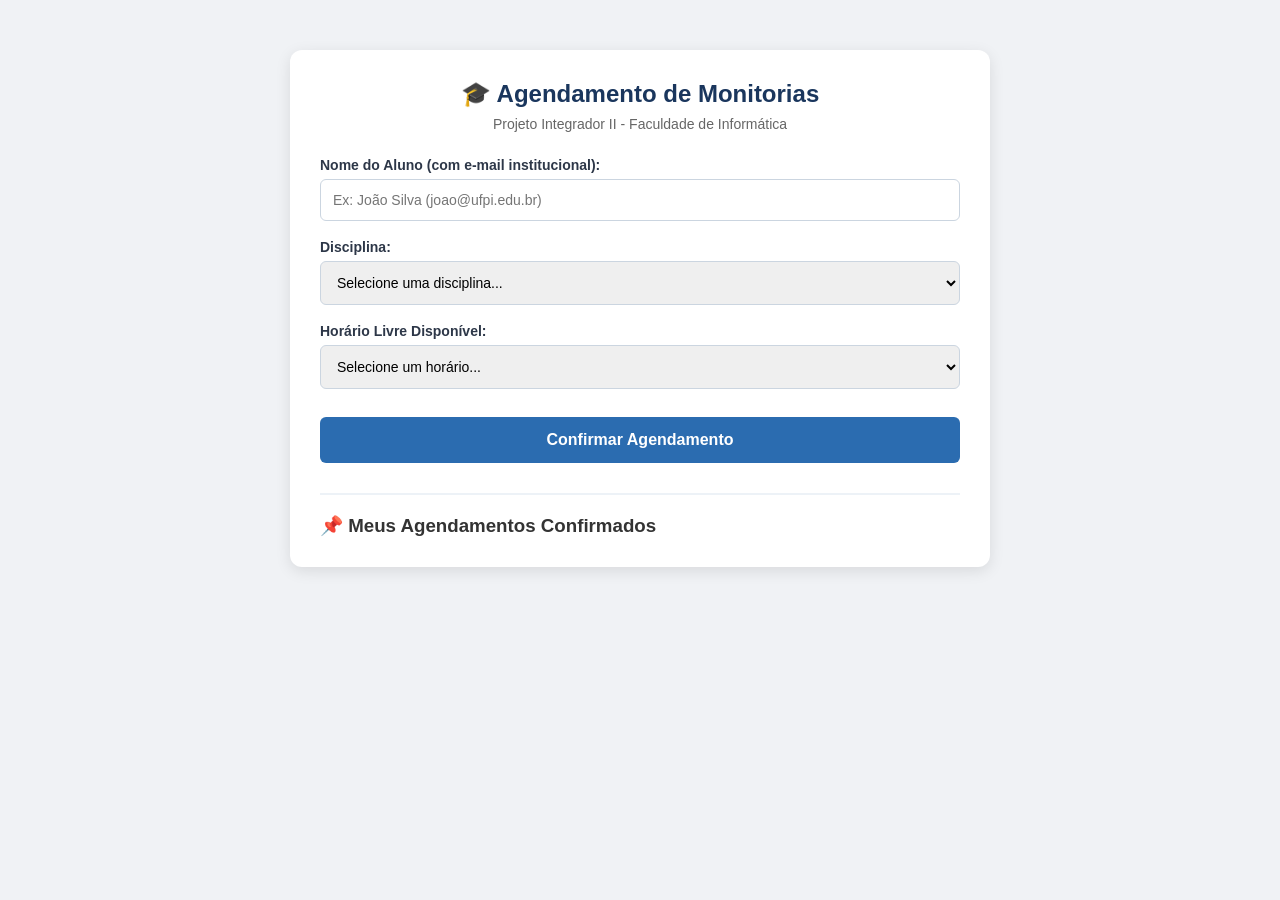
==== src/index.html @ 0d05b5a8 "Adição do código HTML do Projeto Adicionei o código HTML, entretanto irá ter revisões e mudanças.  " ====
<!DOCTYPE html>
<html lang="pt-BR">
<head>
    <meta charset="UTF-8">
    <meta name="viewport" content="width=device-width, initial-scale=1.0">
    <title>Sistema de Monitorias Acadêmicas</title>
    <style>
        * { box-sizing: border-box; margin: 0; padding: 0; font-family: 'Segoe UI', Tahoma, Geneva, Verdana, sans-serif; }
        body { background-color: #f0f2f5; padding: 20px; color: #333; }
        .container { max-width: 700px; margin: 30px auto; background: #fff; padding: 30px; border-radius: 12px; box-shadow: 0 4px 15px rgba(0,0,0,0.1); }
        h1 { color: #1a365d; text-align: center; margin-bottom: 8px; font-size: 24px; }
        p.subtitle { text-align: center; color: #666; margin-bottom: 25px; font-size: 14px; }
        .form-group { margin-bottom: 18px; }
        label { display: block; margin-bottom: 6px; font-weight: 600; font-size: 14px; color: #2d3748; }
        input, select { width: 100%; padding: 12px; border: 1px solid #cbd5e0; border-radius: 6px; font-size: 14px; }
        button { width: 100%; padding: 14px; background-color: #2b6cb0; color: white; border: none; border-radius: 6px; font-weight: bold; font-size: 16px; cursor: pointer; margin-top: 10px; }
        button:hover { background-color: #2c5282; }
        .alert { margin-top: 20px; padding: 15px; border-radius: 6px; display: none; font-weight: 600; text-align: center; }
        .alert-success { background-color: #c6f6d5; color: #22543d; border: 1px solid #9ae6b4; }
        .appointments { margin-top: 30px; border-top: 2px solid #edf2f7; padding-top: 20px; }
        .appointment-card { background: #f7fafc; padding: 12px; border-left: 4px solid #2b6cb0; margin-top: 10px; border-radius: 4px; font-size: 14px; }
    </style>
</head>
<body>
    <div class="container">
        <h1>🎓 Agendamento de Monitorias</h1>
        <p class="subtitle">Projeto Integrador II - Faculdade de Informática</p>
        
        <form id="bookingForm">
            <div class="form-group">
                <label for="studentName">Nome do Aluno (com e-mail institucional):</label>
                <input type="text" id="studentName" placeholder="Ex: João Silva (joao@ufpi.edu.br)" required>
            </div>
            <div class="form-group">
                <label for="subject">Disciplina:</label>
                <select id="subject" required>
                    <option value="">Selecione uma disciplina...</option>
                    <option value="Algoritmos e Programação">Algoritmos e Programação</option>
                    <option value="Estrutura de Dados">Estrutura de Dados</option>
                    <option value="Banco de Dados Relacional">Banco de Dados Relacional</option>
                </select>
            </div>
            <div class="form-group">
                <label for="schedule">Horário Livre Disponível:</label>
                <select id="schedule" required>
                    <option value="">Selecione um horário...</option>
                    <option value="Terça-feira - 14:00 às 15:00">Terça-feira - 14:00 às 15:00</option>
                    <option value="Quarta-feira - 10:00 às 11:00">Quarta-feira - 10:00 às 11:00</option>
                    <option value="Quinta-feira - 16:00 às 17:00">Quinta-feira - 16:00 às 17:00</option>
                </select>
            </div>
            <button type="submit">Confirmar Agendamento</button>
        </form>

        <div id="statusAlert" class="alert alert-success">Agendamento realizado com sucesso!</div>

        <div class="appointments">
            <h3>📌 Meus Agendamentos Confirmados</h3>
            <div id="list"></div>
        </div>
    </div>

    <script>
        const form = document.getElementById('bookingForm');
        const alertBox = document.getElementById('statusAlert');
        const list = document.getElementById('list');

        form.addEventListener('submit', (e) => {
            e.preventDefault();
            const student = document.getElementById('studentName').value;
            const subject = document.getElementById('subject').value;
            const schedule = document.getElementById('schedule').value;

            const card = document.createElement('div');
            card.className = 'appointment-card';
            card.innerHTML = `<strong>${subject}</strong><br>Aluno: ${student}<br>Horário: ${schedule}`;
            list.appendChild(card);

            alertBox.style.display = 'block';
            setTimeout(() => { alertBox.style.display = 'none'; }, 3000);
            form.reset();
        });
    </script>
</body>
</html>
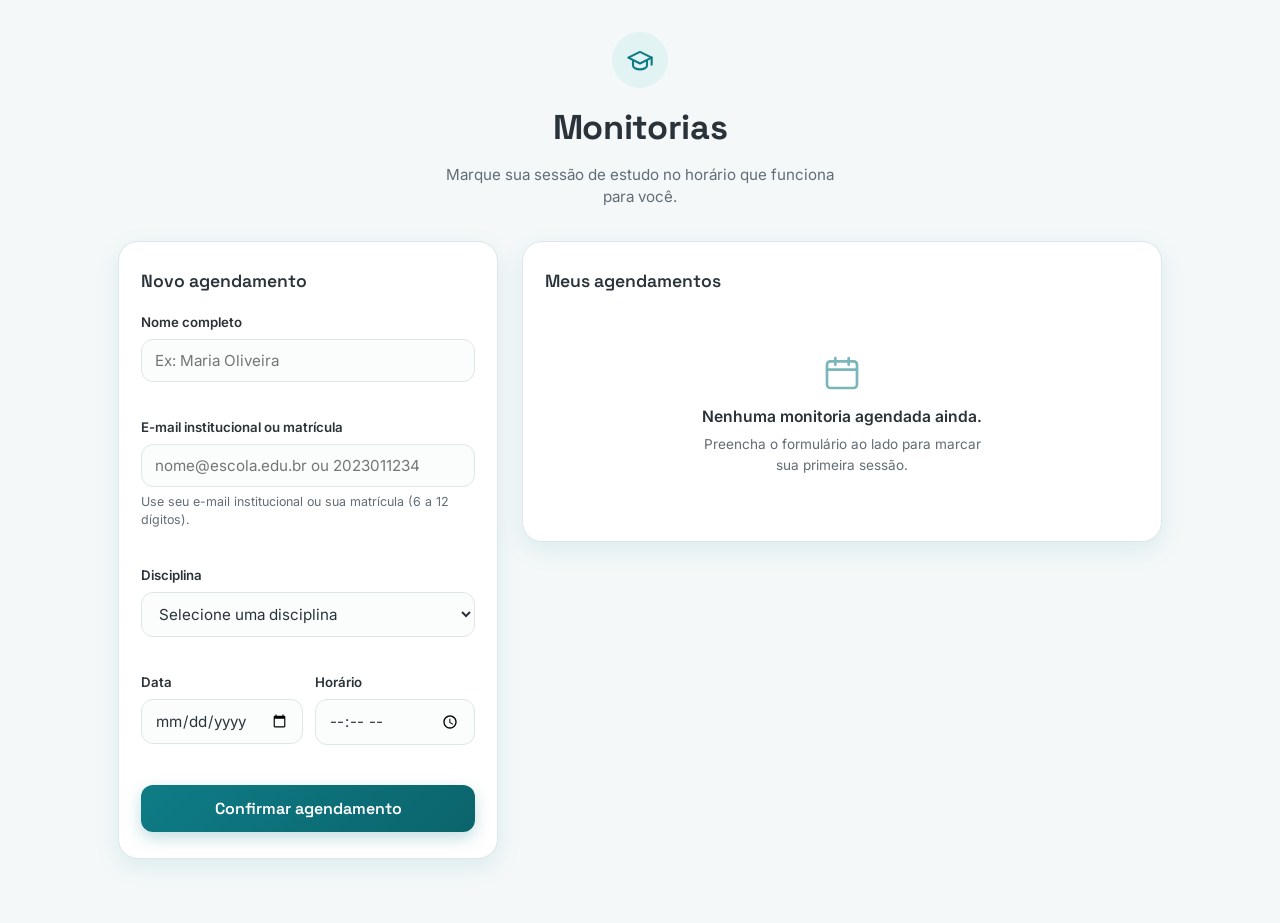
==== commit 164fae91: "Refactor index.html for improved layout and styles Adiciona interface minimalista, validação de matr" ====
--- a/src/index.html
+++ b/src/index.html
@@ -1,85 +1,668 @@
 <!DOCTYPE html>
 <html lang="pt-BR">
 <head>
-    <meta charset="UTF-8">
-    <meta name="viewport" content="width=device-width, initial-scale=1.0">
-    <title>Sistema de Monitorias Acadêmicas</title>
-    <style>
-        * { box-sizing: border-box; margin: 0; padding: 0; font-family: 'Segoe UI', Tahoma, Geneva, Verdana, sans-serif; }
-        body { background-color: #f0f2f5; padding: 20px; color: #333; }
-        .container { max-width: 700px; margin: 30px auto; background: #fff; padding: 30px; border-radius: 12px; box-shadow: 0 4px 15px rgba(0,0,0,0.1); }
-        h1 { color: #1a365d; text-align: center; margin-bottom: 8px; font-size: 24px; }
-        p.subtitle { text-align: center; color: #666; margin-bottom: 25px; font-size: 14px; }
-        .form-group { margin-bottom: 18px; }
-        label { display: block; margin-bottom: 6px; font-weight: 600; font-size: 14px; color: #2d3748; }
-        input, select { width: 100%; padding: 12px; border: 1px solid #cbd5e0; border-radius: 6px; font-size: 14px; }
-        button { width: 100%; padding: 14px; background-color: #2b6cb0; color: white; border: none; border-radius: 6px; font-weight: bold; font-size: 16px; cursor: pointer; margin-top: 10px; }
-        button:hover { background-color: #2c5282; }
-        .alert { margin-top: 20px; padding: 15px; border-radius: 6px; display: none; font-weight: 600; text-align: center; }
-        .alert-success { background-color: #c6f6d5; color: #22543d; border: 1px solid #9ae6b4; }
-        .appointments { margin-top: 30px; border-top: 2px solid #edf2f7; padding-top: 20px; }
-        .appointment-card { background: #f7fafc; padding: 12px; border-left: 4px solid #2b6cb0; margin-top: 10px; border-radius: 4px; font-size: 14px; }
-    </style>
+<meta charset="UTF-8">
+<meta name="viewport" content="width=device-width, initial-scale=1.0">
+<meta name="color-scheme" content="light">
+<title>Sistema de Agendamento de Monitorias Acadêmicas</title>
+<link rel="preconnect" href="https://fonts.googleapis.com">
+<link rel="preconnect" href="https://fonts.gstatic.com" crossorigin>
+<link href="https://fonts.googleapis.com/css2?family=Inter:wght@400;500;600;700&family=Space+Grotesk:wght@500;600;700&display=swap" rel="stylesheet">
+<style>
+  :root {
+    --color-bg: #F4F8F9;
+    --color-surface: #FFFFFF;
+    --color-primary: #0E7C86;
+    --color-primary-dark: #0B646C;
+    --color-primary-light: #E2F3F4;
+    --color-graphite: #2B333A;
+    --color-graphite-soft: #626D76;
+    --color-border: #DDE6E8;
+    --color-danger: #C1554A;
+    --color-danger-light: #FBEAE8;
+    --radius-md: 12px;
+    --radius-lg: 20px;
+    --shadow-soft: 0 8px 24px rgba(14, 124, 134, 0.10);
+    --shadow-hover: 0 14px 32px rgba(14, 124, 134, 0.16);
+    --font-display: 'Space Grotesk', sans-serif;
+    --font-body: 'Inter', sans-serif;
+  }
+
+  * { box-sizing: border-box; margin: 0; padding: 0; }
+
+  html { -webkit-text-size-adjust: 100%; }
+
+  body {
+    font-family: var(--font-body);
+    background-color: var(--color-bg);
+    color: var(--color-graphite);
+    line-height: 1.5;
+    min-height: 100vh;
+  }
+
+  .page {
+    max-width: 1080px;
+    margin: 0 auto;
+    padding: 32px 18px 64px;
+  }
+
+  .hero {
+    display: flex;
+    flex-direction: column;
+    align-items: center;
+    text-align: center;
+    gap: 10px;
+    margin-bottom: 32px;
+  }
+
+  .hero-icon {
+    width: 56px;
+    height: 56px;
+    border-radius: 50%;
+    background: var(--color-primary-light);
+    color: var(--color-primary);
+    display: flex;
+    align-items: center;
+    justify-content: center;
+    margin-bottom: 4px;
+  }
+
+  .hero h1 {
+    font-family: var(--font-display);
+    font-weight: 700;
+    font-size: clamp(1.6rem, 4vw, 2.15rem);
+    color: var(--color-graphite);
+    letter-spacing: -0.01em;
+  }
+
+  .hero-subtitle {
+    color: var(--color-graphite-soft);
+    font-size: 0.95rem;
+    max-width: 420px;
+  }
+
+  .layout {
+    display: flex;
+    flex-direction: column;
+    gap: 20px;
+  }
+
+  @media (min-width: 860px) {
+    .layout {
+      display: grid;
+      grid-template-columns: 380px 1fr;
+      align-items: start;
+      gap: 24px;
+    }
+  }
+
+  .panel {
+    background: var(--color-surface);
+    border: 1px solid var(--color-border);
+    border-radius: var(--radius-lg);
+    box-shadow: var(--shadow-soft);
+    padding: 26px 22px;
+  }
+
+  .panel h2 {
+    font-family: var(--font-display);
+    font-weight: 600;
+    font-size: 1.1rem;
+    margin-bottom: 18px;
+    color: var(--color-graphite);
+  }
+
+  .field {
+    display: flex;
+    flex-direction: column;
+    gap: 6px;
+    margin-bottom: 16px;
+  }
+
+  .field-row {
+    display: grid;
+    grid-template-columns: 1fr 1fr;
+    gap: 12px;
+  }
+
+  @media (max-width: 420px) {
+    .field-row { grid-template-columns: 1fr; }
+  }
+
+  label {
+    font-size: 0.83rem;
+    font-weight: 600;
+    color: var(--color-graphite);
+  }
+
+  input, select {
+    font-family: var(--font-body);
+    font-size: 0.95rem;
+    padding: 11px 13px;
+    border-radius: var(--radius-md);
+    border: 1.5px solid var(--color-border);
+    background: #FBFDFD;
+    color: var(--color-graphite);
+    width: 100%;
+    transition: border-color 0.18s ease, box-shadow 0.18s ease;
+  }
+
+  input:focus, select:focus {
+    outline: none;
+    border-color: var(--color-primary);
+    box-shadow: 0 0 0 4px var(--color-primary-light);
+  }
+
+  input.input-error, select.input-error {
+    border-color: var(--color-danger);
+  }
+
+  input.input-error:focus, select.input-error:focus {
+    box-shadow: 0 0 0 4px var(--color-danger-light);
+  }
+
+  .field-hint {
+    font-size: 0.78rem;
+    color: var(--color-graphite-soft);
+  }
+
+  .field-error {
+    font-size: 0.8rem;
+    color: var(--color-danger);
+    min-height: 1.1em;
+  }
+
+  .btn-primary {
+    margin-top: 4px;
+    width: 100%;
+    padding: 13px;
+    border: none;
+    border-radius: var(--radius-md);
+    background: linear-gradient(135deg, var(--color-primary), var(--color-primary-dark));
+    color: #fff;
+    font-family: var(--font-display);
+    font-weight: 600;
+    font-size: 1rem;
+    cursor: pointer;
+    box-shadow: 0 6px 16px rgba(14, 124, 134, 0.25);
+    transition: transform 0.18s ease, box-shadow 0.18s ease;
+  }
+
+  .btn-primary:hover {
+    transform: translateY(-2px);
+    box-shadow: var(--shadow-hover);
+  }
+
+  .btn-primary:active { transform: translateY(0); }
+
+  .empty-state {
+    display: flex;
+    flex-direction: column;
+    align-items: center;
+    text-align: center;
+    gap: 6px;
+    padding: 40px 12px;
+    color: var(--color-graphite-soft);
+  }
+
+  .empty-state svg { color: var(--color-primary); opacity: 0.55; margin-bottom: 6px; }
+  .empty-state p { font-weight: 600; color: var(--color-graphite); font-size: 0.98rem; }
+  .empty-state span { font-size: 0.85rem; max-width: 280px; }
+
+  .appointments-list {
+    list-style: none;
+    display: flex;
+    flex-direction: column;
+    gap: 12px;
+  }
+
+  .appointment-card {
+    display: flex;
+    justify-content: space-between;
+    align-items: center;
+    gap: 14px;
+    background: #FBFDFD;
+    border: 1px solid var(--color-border);
+    border-left: 4px solid var(--color-primary);
+    border-radius: var(--radius-md);
+    padding: 14px 16px;
+    transition: transform 0.18s ease, box-shadow 0.18s ease;
+  }
+
+  .appointment-card:hover {
+    transform: translateX(3px);
+    box-shadow: var(--shadow-soft);
+  }
+
+  .appointment-main {
+    display: flex;
+    flex-direction: column;
+    gap: 3px;
+    min-width: 0;
+  }
+
+  .appointment-subject {
+    font-weight: 700;
+    font-size: 0.95rem;
+    color: var(--color-graphite);
+  }
+
+  .appointment-datetime {
+    font-size: 0.85rem;
+    font-weight: 500;
+    color: var(--color-primary-dark);
+  }
+
+  .appointment-student {
+    font-size: 0.8rem;
+    color: var(--color-graphite-soft);
+    overflow-wrap: anywhere;
+  }
+
+  .btn-cancel {
+    flex-shrink: 0;
+    background: transparent;
+    border: 1.5px solid var(--color-danger);
+    color: var(--color-danger);
+    padding: 8px 14px;
+    border-radius: var(--radius-md);
+    font-size: 0.82rem;
+    font-weight: 600;
+    font-family: var(--font-body);
+    cursor: pointer;
+    transition: background 0.18s ease, color 0.18s ease, transform 0.18s ease;
+  }
+
+  .btn-cancel:hover {
+    background: var(--color-danger);
+    color: #fff;
+    transform: translateY(-1px);
+  }
+
+  button:focus-visible, input:focus-visible, select:focus-visible {
+    outline: 3px solid var(--color-primary);
+    outline-offset: 2px;
+  }
+
+  .toast {
+    position: fixed;
+    left: 50%;
+    bottom: 24px;
+    transform: translate(-50%, 16px);
+    display: flex;
+    align-items: center;
+    gap: 10px;
+    background: var(--color-graphite);
+    color: #fff;
+    padding: 14px 20px;
+    border-radius: var(--radius-md);
+    font-size: 0.9rem;
+    font-weight: 500;
+    box-shadow: 0 14px 32px rgba(0, 0, 0, 0.25);
+    opacity: 0;
+    pointer-events: none;
+    transition: opacity 0.25s ease, transform 0.25s ease;
+    z-index: 100;
+    max-width: calc(100vw - 32px);
+  }
+
+  .toast.visible {
+    opacity: 1;
+    transform: translate(-50%, 0);
+    pointer-events: auto;
+  }
+
+  .toast svg { color: #6FE3C4; flex-shrink: 0; }
+
+  @media (prefers-reduced-motion: reduce) {
+    * {
+      animation-duration: 0.001ms !important;
+      animation-iteration-count: 1 !important;
+      transition-duration: 0.001ms !important;
+      scroll-behavior: auto !important;
+    }
+  }
+</style>
 </head>
 <body>
-    <div class="container">
-        <h1>🎓 Agendamento de Monitorias</h1>
-        <p class="subtitle">Projeto Integrador II - Faculdade de Informática</p>
-        
-        <form id="bookingForm">
-            <div class="form-group">
-                <label for="studentName">Nome do Aluno (com e-mail institucional):</label>
-                <input type="text" id="studentName" placeholder="Ex: João Silva (joao@ufpi.edu.br)" required>
+  <div class="page">
+    <header class="hero">
+      <div class="hero-icon" aria-hidden="true">
+        <svg width="28" height="28" viewBox="0 0 24 24" fill="none" stroke="currentColor" stroke-width="1.8" stroke-linecap="round" stroke-linejoin="round">
+          <path d="M22 10 12 5 2 10l10 5 10-5Z"></path>
+          <path d="M6 12.5V17c0 1.5 2.7 3 6 3s6-1.5 6-3v-4.5"></path>
+          <path d="M22 10v6"></path>
+        </svg>
+      </div>
+      <h1>Monitorias</h1>
+      <p class="hero-subtitle">Marque sua sessão de estudo no horário que funciona para você.</p>
+    </header>
+
+    <main class="layout">
+      <section class="panel form-panel" aria-labelledby="form-title">
+        <h2 id="form-title">Novo agendamento</h2>
+        <form id="bookingForm" novalidate>
+          <div class="field">
+            <label for="studentName">Nome completo</label>
+            <input
+              type="text"
+              id="studentName"
+              name="studentName"
+              placeholder="Ex: Maria Oliveira"
+              autocomplete="name"
+              required
+              pattern="^[A-Za-zÀ-ÖØ-öø-ÿ']+(\s[A-Za-zÀ-ÖØ-öø-ÿ']+)+$"
+              title="Informe seu nome completo (nome e sobrenome).">
+            <span class="field-error" id="nameError"></span>
+          </div>
+
+          <div class="field">
+            <label for="studentId">E-mail institucional ou matrícula</label>
+            <input
+              type="text"
+              id="studentId"
+              name="studentId"
+              placeholder="nome@escola.edu.br ou 2023011234"
+              autocomplete="email"
+              required
+              pattern="^([A-Za-z0-9._%+-]+@[A-Za-z0-9.-]+\.[A-Za-z]{2,}|\d{6,12})$"
+              title="Informe um e-mail institucional válido ou uma matrícula com 6 a 12 dígitos.">
+            <span class="field-hint">Use seu e-mail institucional ou sua matrícula (6 a 12 dígitos).</span>
+            <span class="field-error" id="idError"></span>
+          </div>
+
+          <div class="field">
+            <label for="subject">Disciplina</label>
+            <select id="subject" name="subject" required>
+              <option value="" disabled selected>Selecione uma disciplina</option>
+              <option value="Matemática">Matemática</option>
+              <option value="Língua Portuguesa">Língua Portuguesa</option>
+              <option value="Física">Física</option>
+              <option value="Química">Química</option>
+              <option value="Biologia">Biologia</option>
+              <option value="História">História</option>
+              <option value="Geografia">Geografia</option>
+              <option value="Língua Estrangeira (Inglês)">Língua Estrangeira (Inglês)</option>
+              <option value="Filosofia">Filosofia</option>
+              <option value="Sociologia">Sociologia</option>
+              <option value="Informática/Algoritmos">Informática/Algoritmos</option>
+            </select>
+            <span class="field-error" id="subjectError"></span>
+          </div>
+
+          <div class="field-row">
+            <div class="field">
+              <label for="scheduleDate">Data</label>
+              <input type="date" id="scheduleDate" name="scheduleDate" required>
+              <span class="field-error" id="dateError"></span>
             </div>
-            <div class="form-group">
-                <label for="subject">Disciplina:</label>
-                <select id="subject" required>
-                    <option value="">Selecione uma disciplina...</option>
-                    <option value="Algoritmos e Programação">Algoritmos e Programação</option>
-                    <option value="Estrutura de Dados">Estrutura de Dados</option>
-                    <option value="Banco de Dados Relacional">Banco de Dados Relacional</option>
-                </select>
+            <div class="field">
+              <label for="scheduleTime">Horário</label>
+              <input type="time" id="scheduleTime" name="scheduleTime" required>
+              <span class="field-error" id="timeError"></span>
             </div>
-            <div class="form-group">
-                <label for="schedule">Horário Livre Disponível:</label>
-                <select id="schedule" required>
-                    <option value="">Selecione um horário...</option>
-                    <option value="Terça-feira - 14:00 às 15:00">Terça-feira - 14:00 às 15:00</option>
-                    <option value="Quarta-feira - 10:00 às 11:00">Quarta-feira - 10:00 às 11:00</option>
-                    <option value="Quinta-feira - 16:00 às 17:00">Quinta-feira - 16:00 às 17:00</option>
-                </select>
-            </div>
-            <button type="submit">Confirmar Agendamento</button>
+          </div>
+
+          <button type="submit" class="btn-primary">Confirmar agendamento</button>
         </form>
-
-        <div id="statusAlert" class="alert alert-success">Agendamento realizado com sucesso!</div>
-
-        <div class="appointments">
-            <h3>📌 Meus Agendamentos Confirmados</h3>
-            <div id="list"></div>
+      </section>
+
+      <section class="panel list-panel" aria-labelledby="list-title">
+        <h2 id="list-title">Meus agendamentos</h2>
+
+        <div id="emptyState" class="empty-state">
+          <svg width="40" height="40" viewBox="0 0 24 24" fill="none" stroke="currentColor" stroke-width="1.6" stroke-linecap="round" stroke-linejoin="round" aria-hidden="true">
+            <rect x="3" y="5" width="18" height="16" rx="2"></rect>
+            <path d="M16 3v4M8 3v4M3 10h18"></path>
+          </svg>
+          <p>Nenhuma monitoria agendada ainda.</p>
+          <span>Preencha o formulário ao lado para marcar sua primeira sessão.</span>
         </div>
-    </div>
-
-    <script>
-        const form = document.getElementById('bookingForm');
-        const alertBox = document.getElementById('statusAlert');
-        const list = document.getElementById('list');
-
-        form.addEventListener('submit', (e) => {
-            e.preventDefault();
-            const student = document.getElementById('studentName').value;
-            const subject = document.getElementById('subject').value;
-            const schedule = document.getElementById('schedule').value;
-
-            const card = document.createElement('div');
-            card.className = 'appointment-card';
-            card.innerHTML = `<strong>${subject}</strong><br>Aluno: ${student}<br>Horário: ${schedule}`;
-            list.appendChild(card);
-
-            alertBox.style.display = 'block';
-            setTimeout(() => { alertBox.style.display = 'none'; }, 3000);
-            form.reset();
-        });
-    </script>
+
+        <ul id="appointmentsList" class="appointments-list"></ul>
+      </section>
+    </main>
+  </div>
+
+  <div id="toast" class="toast" role="status" aria-live="polite">
+    <svg width="20" height="20" viewBox="0 0 24 24" fill="none" stroke="currentColor" stroke-width="2.2" stroke-linecap="round" stroke-linejoin="round" aria-hidden="true">
+      <path d="M20 6 9 17l-5-5"></path>
+    </svg>
+    <span id="toastMessage">Agendamento confirmado com sucesso!</span>
+  </div>
+
+  <script>
+    const STORAGE_KEY = 'monitorias_agendamentos';
+
+    const form = document.getElementById('bookingForm');
+    const nameInput = document.getElementById('studentName');
+    const idInput = document.getElementById('studentId');
+    const subjectInput = document.getElementById('subject');
+    const dateInput = document.getElementById('scheduleDate');
+    const timeInput = document.getElementById('scheduleTime');
+
+    const nameError = document.getElementById('nameError');
+    const idError = document.getElementById('idError');
+    const subjectError = document.getElementById('subjectError');
+    const dateError = document.getElementById('dateError');
+    const timeError = document.getElementById('timeError');
+
+    const listEl = document.getElementById('appointmentsList');
+    const emptyState = document.getElementById('emptyState');
+    const toast = document.getElementById('toast');
+    const toastMessage = document.getElementById('toastMessage');
+
+    const NAME_PATTERN = /^[A-Za-zÀ-ÖØ-öø-ÿ']+(\s[A-Za-zÀ-ÖØ-öø-ÿ']+)+$/;
+    const ID_PATTERN = /^([A-Za-z0-9._%+-]+@[A-Za-z0-9.-]+\.[A-Za-z]{2,}|\d{6,12})$/;
+
+    let toastTimeout;
+
+    document.addEventListener('DOMContentLoaded', () => {
+      setMinDate();
+      renderAppointments();
+      attachErrorClearing();
+    });
+
+    function setMinDate() {
+      dateInput.setAttribute('min', formatDateForInput(new Date()));
+    }
+
+    function formatDateForInput(date) {
+      const y = date.getFullYear();
+      const m = String(date.getMonth() + 1).padStart(2, '0');
+      const d = String(date.getDate()).padStart(2, '0');
+      return `${y}-${m}-${d}`;
+    }
+
+    function formatDateForDisplay(dateStr) {
+      const [y, m, d] = dateStr.split('-').map(Number);
+      const dateObj = new Date(y, m - 1, d);
+      const formatted = dateObj.toLocaleDateString('pt-BR', {
+        weekday: 'long',
+        day: 'numeric',
+        month: 'long',
+        year: 'numeric'
+      });
+      return formatted.charAt(0).toUpperCase() + formatted.slice(1);
+    }
+
+    function getAppointments() {
+      try {
+        const raw = localStorage.getItem(STORAGE_KEY);
+        return raw ? JSON.parse(raw) : [];
+      } catch (err) {
+        return [];
+      }
+    }
+
+    function saveAppointments(list) {
+      localStorage.setItem(STORAGE_KEY, JSON.stringify(list));
+    }
+
+    function generateId() {
+      if (window.crypto && typeof window.crypto.randomUUID === 'function') {
+        return window.crypto.randomUUID();
+      }
+      return `${Date.now()}-${Math.random().toString(16).slice(2)}`;
+    }
+
+    function escapeHtml(str) {
+      const div = document.createElement('div');
+      div.textContent = str;
+      return div.innerHTML;
+    }
+
+    function renderAppointments() {
+      const appointments = getAppointments().slice().sort((a, b) => {
+        const dtA = new Date(`${a.date}T${a.time}`);
+        const dtB = new Date(`${b.date}T${b.time}`);
+        return dtA - dtB;
+      });
+
+      listEl.innerHTML = '';
+
+      if (appointments.length === 0) {
+        emptyState.style.display = 'flex';
+        listEl.style.display = 'none';
+        return;
+      }
+
+      emptyState.style.display = 'none';
+      listEl.style.display = 'flex';
+
+      appointments.forEach((appt) => {
+        const li = document.createElement('li');
+        li.className = 'appointment-card';
+        li.dataset.id = appt.id;
+
+        const formattedDate = formatDateForDisplay(appt.date);
+        const safeSubject = escapeHtml(appt.subject);
+        const safeName = escapeHtml(appt.name);
+        const safeTime = escapeHtml(appt.time);
+
+        li.innerHTML = `
+          <div class="appointment-main">
+            <span class="appointment-subject">${safeSubject}</span>
+            <span class="appointment-datetime">${formattedDate} às ${safeTime}</span>
+            <span class="appointment-student">${safeName}</span>
+          </div>
+          <button type="button" class="btn-cancel" data-id="${appt.id}" aria-label="Cancelar agendamento de ${safeSubject}">Cancelar agendamento</button>
+        `;
+
+        listEl.appendChild(li);
+      });
+    }
+
+    function clearFieldErrors() {
+      [nameError, idError, subjectError, dateError, timeError].forEach((el) => {
+        el.textContent = '';
+      });
+      [nameInput, idInput, subjectInput, dateInput, timeInput].forEach((el) => {
+        el.classList.remove('input-error');
+      });
+    }
+
+    function showFieldError(inputEl, errorEl, message) {
+      inputEl.classList.add('input-error');
+      errorEl.textContent = message;
+    }
+
+    function attachErrorClearing() {
+      const fields = [
+        [nameInput, nameError],
+        [idInput, idError],
+        [subjectInput, subjectError],
+        [dateInput, dateError],
+        [timeInput, timeError]
+      ];
+      fields.forEach(([inputEl, errorEl]) => {
+        const clear = () => {
+          inputEl.classList.remove('input-error');
+          errorEl.textContent = '';
+        };
+        inputEl.addEventListener('input', clear);
+        inputEl.addEventListener('change', clear);
+      });
+    }
+
+    function validateForm() {
+      clearFieldErrors();
+      let isValid = true;
+
+      const nameValue = nameInput.value.trim();
+      if (!nameValue || !NAME_PATTERN.test(nameValue)) {
+        showFieldError(nameInput, nameError, 'Informe seu nome completo (nome e sobrenome).');
+        isValid = false;
+      }
+
+      const idValue = idInput.value.trim();
+      if (!idValue || !ID_PATTERN.test(idValue)) {
+        showFieldError(idInput, idError, 'Informe um e-mail institucional válido ou uma matrícula com 6 a 12 dígitos.');
+        isValid = false;
+      }
+
+      if (!subjectInput.value) {
+        showFieldError(subjectInput, subjectError, 'Selecione uma disciplina.');
+        isValid = false;
+      }
+
+      const todayStr = formatDateForInput(new Date());
+      if (!dateInput.value) {
+        showFieldError(dateInput, dateError, 'Selecione uma data.');
+        isValid = false;
+      } else if (dateInput.value < todayStr) {
+        showFieldError(dateInput, dateError, 'A data não pode estar no passado.');
+        isValid = false;
+      }
+
+      if (!timeInput.value) {
+        showFieldError(timeInput, timeError, 'Selecione um horário.');
+        isValid = false;
+      }
+
+      return isValid;
+    }
+
+    function showToast(message) {
+      toastMessage.textContent = message;
+      toast.classList.add('visible');
+      clearTimeout(toastTimeout);
+      toastTimeout = setTimeout(() => toast.classList.remove('visible'), 3000);
+    }
+
+    form.addEventListener('submit', (e) => {
+      e.preventDefault();
+
+      if (!validateForm()) return;
+
+      const appointment = {
+        id: generateId(),
+        name: nameInput.value.trim(),
+        studentId: idInput.value.trim(),
+        subject: subjectInput.value,
+        date: dateInput.value,
+        time: timeInput.value
+      };
+
+      const appointments = getAppointments();
+      appointments.push(appointment);
+      saveAppointments(appointments);
+      renderAppointments();
+      showToast('Agendamento confirmado com sucesso!');
+
+      form.reset();
+      setMinDate();
+    });
+
+    listEl.addEventListener('click', (e) => {
+      const btn = e.target.closest('.btn-cancel');
+      if (!btn) return;
+
+      const id = btn.dataset.id;
+      const appointments = getAppointments().filter((appt) => appt.id !== id);
+      saveAppointments(appointments);
+      renderAppointments();
+    });
+  </script>
 </body>
 </html>
